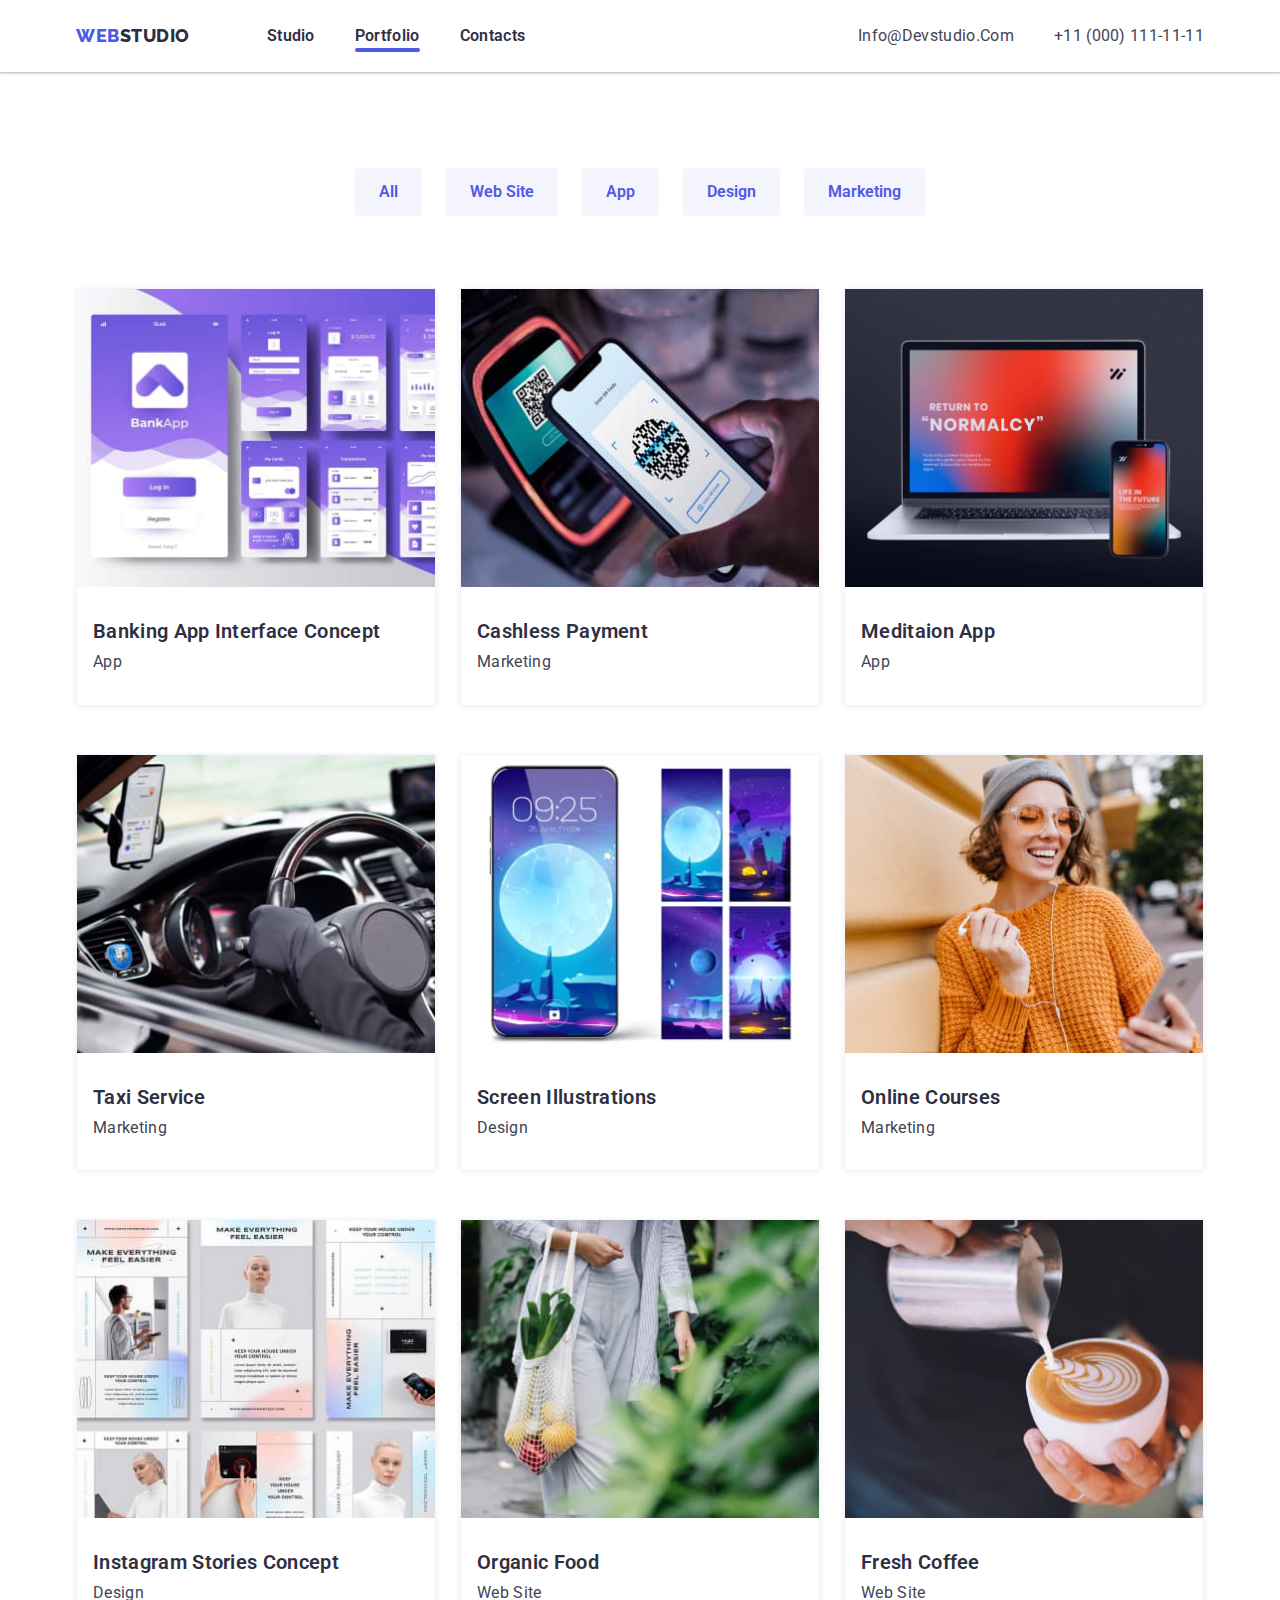
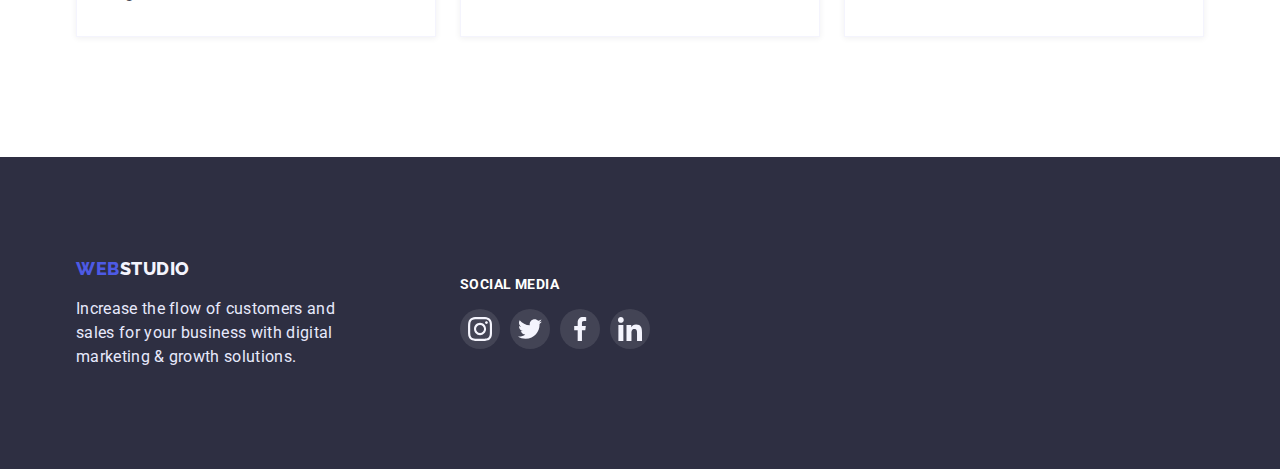
==== portfolio.html @ bb59dcb2 "Initial commit" ====
<!DOCTYPE html>
<html lang="en">
<head>
    <meta charset="UTF-8">
    <meta http-equiv="X-UA-Compatible" content="IE=edge">
    <meta name="viewport" content="width=device-width, initial-scale=1.0">
    <link rel="preconnect" href="https://fonts.googleapis.com">
    <link rel="preconnect" href="https://fonts.gstatic.com" crossorigin>
    <link href="https://fonts.googleapis.com/css2?family=Raleway:wght@800&family=Roboto:wght@400;500;700;900&display=swap"
        rel="stylesheet">
    <link rel="stylesheet" href="https://cdnjs.cloudflare.com/ajax/libs/modern-normalize/1.1.0/modern-normalize.min.css">
    <link rel="stylesheet" href="./css/styles.css">
    <title>Document</title>
</head>
<body class="body">
<header class="header">
    <div class="container">
        <nav class="header-nav">
            <a href="/" class="logo"><span>WEB</span>STUDIO</a>

            <ul class="link-guide">
                <li><a href="./index.html" class="link">Studio</a></li>
                <li><a href="./portfolio.html" class="link current">Portfolio</a></li>
                <li><a href="" class="link">Contacts</a></li>
            </ul>
        </nav>

        <ul class="site-nav-info">
            <li class="contact-link-item"><a href="mailto:info@devstudio.com"
                    class="contact-link">info@devstudio.com</a></li>
            <li class="contact-link-item"><a href="tel:+110001111111" class="contact-link">+11 (000) 111-11-11</a></li>
        </ul>
    </div>
</header>


<main>
    <section class="section portfolio">
        <div class="container">
        <h1 class="visually-hidden our-projects-title">Our Projects</h1>
        <ul class="our-projects">
            <li><button type="button" class="button-portfolio">All</button></li>
            <li><button type="button" class="button-portfolio">Web Site</button></li>
            <li><button type="button" class="button-portfolio">App</button></li>
            <li><button type="button" class="button-portfolio">Design</button></li>
            <li><button type="button" class="button-portfolio">Marketing</button></li>
        </ul>

    <ul class="our-projects-list">
        <li class="item-list">
            <a class="portfolio-link" href=""><img class="project-img" width="360" height="300" src="./images/bankapp.jpg" alt="bank app">
                <div class="project-description">
                <h2 class="section-subtitle-p">Banking App Interface Concept</h2>
                <p class="project-type">App</p>
                </div>
            </a>
        </li>
        <li class="item-list">
            <a class="portfolio-link" href=""><img class="project-img" width="360" height="300" src="./images/phonepayment.jpg" alt="payment phone">
                <div class="project-description">
                <h2 class="section-subtitle-p">Cashless Payment</h2>
                <p class="project-type">Marketing</p>
                </div>
            </a>
        </li>
        <li class="item-list">
            <a class="portfolio-link" href="">    
            <img class="project-img" width="360" height="300" src="./images/pcandphone.jpg" alt="pc and phone">
            <div class="project-description">
            <h2 class="section-subtitle-p">Meditaion App</h2>
            <p class="project-type">App</p>
            </div>
            </a>
        </li>
        <li class="item-list">
            <a class="portfolio-link" href="">
                <img class="project-img"  width="360" height="300" src="./images/wheel.jpg" alt="wheel">
            <div class="project-description">
                <h2 class="section-subtitle-p">Taxi Service</h2>
            <p class="project-type">Marketing</p>
            </div>
            </a>
        </li>
        <li class="item-list">
            <a class="portfolio-link" href="">
                <img class="project-img" width="360" height="300" src="./images/screenphone.jpg" alt="screens on the phone">
            <div class="project-description">
                <h2 class="section-subtitle-p">Screen Illustrations</h2>
            <p class="project-type">Design</p>
            </div>
            </a>
        </li>
        <li class="item-list">
            <a class="portfolio-link" href="">
                <img class="project-img" width="360" height="300" src="./images/girl.jpg" alt="girl">
            <div class="project-description">
                <h2 class="section-subtitle-p">Online Courses</h2>
            <p class="project-type">Marketing</p>
            </div>
            </a>
        </li>
        <li class="item-list">
            <a class="portfolio-link" href="">
                <img class="project-img" width="360" height="300" src="./images/blanks.jpg" alt="insta stories">
            <div class="project-description">
                <h2 class="section-subtitle-p">Instagram Stories Concept</h2>
            <p class="project-type">Design</p>
            </div>
            </a>
        </li>
        <li class="item-list">
            <a class="portfolio-link" href="">
                <img class="project-img" width="360" height="300" src="./images/organic.jpg" alt="bag with vegetables">
            <div class="project-description">
                <h2 class="section-subtitle-p">Organic Food</h2>
            <p class="project-type">Web Site</p>
            </div>
            </a>
        </li>
        <li class="item-list">
            <a class="portfolio-link" href="">
                <img class="project-img" width="360" height="300" src="./images/coffee.jpg" alt="coffee">
            <div class="project-description">
                <h2 class="section-subtitle-p">Fresh Coffee</h2>
            <p class="project-type">Web Site</p>
            </div>
            </a>
        </li>
    </ul>
</div>
</section>
</main>

<footer class="footer">
    <div class="container footer-container">
        <div>
            <a href="./index.html" class="logo"><span>WEB</span><text class="text">STUDIO</text></a>
            <p class="end-page">Increase the flow of customers and sales for your business with digital marketing &
                growth solutions.</p>
        </div>
                <div class="footer-social">
                    <h3 class="footer-social-title">Social media</h3>
                    <ul class="footer-social-list">
                        <li>
                            <a class="footer-social-link" href="">
                                <svg class="footer-icon" width="24" height="24">
                                    <use href="./images/icons.svg#icon-instagram"></use>
                                </svg>
                            </a>
                        </li>
                        <li>
                            <a class="footer-social-link" href="">
                                <svg class="footer-icon" width="24" height="24">
                                    <use href="./images/icons.svg#icon-twitter"></use>
                                </svg>
                            </a>
                        </li>
                        <li>
                            <a class="footer-social-link" href="">
                                <svg class="footer-icon" width="24" height="24">
                                    <use href="./images/icons.svg#icon-facebook"></use>
                                </svg>
                            </a>
                        </li>
                        <li>
                            <a class="footer-social-link" href="">
                                <svg class="footer-icon" width="24" height="24">
                                    <use href="./images/icons.svg#icon-linkedin"></use>
                                </svg>
                            </a>
                        </li>
                    </ul>
                </div>
    </div>

</footer>
</body>

</html>
---- css/styles.css ----
:root {
    --primary-text-color: #434455;
    --title-text-color: #2E2F42;
    --accent-color: #4D5AE5;
    --white-color: #FFFFFF;
}
html{
    box-sizing: border-box;
}
*,
*::before,
*::after{
    box-sizing: inherit;
}
.section {
    padding-top: 120px;
    padding-bottom: 120px;
}
.body {
    color: var(--primary-text-color);
    background-color:var(--white-color);
font-family: Roboto, sans-serif;
font-size: 16px;
letter-spacing: 0.02em;
}
.header{
    display: flex;
    background: #FFFFFF;
    box-shadow: 0px 2px 1px rgba(46, 47, 66, 0.08), 0px 1px 1px rgba(46, 47, 66, 0.16), 0px 1px 6px rgba(46, 47, 66, 0.08);
}
.header .container{
    display: flex;
    align-items: center;
}
.header-nav{
    display: flex;
    align-items: center;
}
.logo:hover
.logo:focus {
    color: var(--accent-color);
}
.logo {
    margin-right: 77px;
    font-family: Raleway;
    text-decoration: none;
    color: var(--title-text-color);
    font-weight: 800;
    font-size: 18px;
    line-height: 1.33;
    align-items: center;
    letter-spacing: 0.03em;
    text-transform: uppercase;
}
 span {
    color: #4D5AE5;
    font-weight: 800;
        font-size: 18px;
        line-height: 1.2;
        text-transform: capitalize;
    }

.studio-end {
    color: var(--white-color);
    font-weight: 800;
        font-size: 18px;
        line-height: 1.2;
        text-transform: capitalize;
}
.site-nav-info {
    display: flex;
    padding: 0px;
    margin: 0px;
    margin-left: auto;
    color: var(--primary-text-color);
    line-height: 1.5;
    text-transform: capitalize;
}
.site-nav-info:hover{
    color: var(--primary-text-color);
        line-height: 1.5;
        text-transform: capitalize;
}
.site-nav-info:focus{
    color: var(--primary-text-color);
        line-height: 1.5;
        text-transform: capitalize;
}
.site-nav-info:active{
    color: var(--accent-color);
}
.hero {
    padding: 192px 0px;
    text-align: center;
    background-color: #2E2F42;
}
.overlay{
    max-width: 1440px;
    margin-left: auto;
    margin-right: auto;
    background-image: linear-gradient(rgba(46, 47, 66, 0.7), rgba(46, 47, 66, 0.7)), url(../images/people-office.jpg);
    background-repeat: no-repeat;
    background-size: cover;
    background-position: center;
}
.servise{
    padding-bottom: 0px;
}
.portfolio{
    padding-top: 96px;
}
.footer {
    background-color: #2E2F42;
    padding-top: 100px;
    padding-bottom: 100px;
}
.footer-page {
    color: #E7E9FC;
    line-height: 1.5;
    text-decoration: none;
}
.footer .footer-logo{
    display: flex;
    margin-right: 0px;
    margin-bottom: 16px;
}
.benefits-frame{
        background-color: #F4F4FD;
        display: flex;
        justify-content: center;
        align-items: center;
        width: 264px;
        height: 112px;
        margin-top: 0px;
        margin-bottom: 8px;
        border-radius: 4px;
}
.button-hero {
    border: none;
    color: var(--white-color);
    background-color: #4D5AE5;
    padding: 16px 32px;
    box-shadow: 0px 4px 4px rgba(0, 0, 0, 0.15);
    border-radius: 4px;
    letter-spacing: 0.04em
}
.button-hero:hover,
.button-hero:focus {
    background-color: #404BBF;
    box-shadow: 0px 4px 4px rgba(0, 0, 0, 0.15);
    border-radius: 4px;
}
.section-list {
    color: var(--title-text-color);
    font-weight: 600;
    font-size: 20px;
    line-height: 1.2;
    text-transform: capitalize;
}
.section-title {
    margin-top: 0px;
    margin-bottom: 72px;
    color: var(--title-text-color);
    font-weight: 600;
    font-size: 36px;
    line-height: 1.1;
    text-transform: capitalize;
    text-align: center;
}
.button-portfolio {
        font-weight: 600;
        line-height: 1.5;
        color: var(--accent-color);
        background-color: #F4F4FD;
        text-transform: capitalize;
        cursor: pointer;
        padding: 12px 24px;
        text-align: center;
        border: 1px solid #E7E9FC;
        border-radius: 4px;
        border: none;
}
.button-portfolio:hover,
.button-portfolio:focus {
    color: #FFFFFF;
    background-color: #4D5AE5;
    box-shadow: 0px 3px 1px rgba(0, 0, 0, 0.1), 0px 2px 1px rgba(0, 0, 0, 0.08), 0px 2px 2px rgba(0, 0, 0, 0.12);
}
.button-portfolio:active {
    color:var(--white-color);
    background-color: var(--accent-color);
}
.visually-hidden{
    position: absolute;
    width: 1px;
    height: 1px;
    margin: -1px;
    border: 0;
    padding: 0;
    white-space: nowrap;
    clip-path: inset(100%);
    clip: rect(0 0 0 0);
    overflow: hidden;
}
.about-list{
    display: flex;
    gap: 24px;
}
.link {
    position: relative;
    display: block;
    padding-top: 24px;
    padding-bottom: 24px;
    text-decoration: none;
    color: var(--title-text-color);
    font-weight: 600;
    line-height: 1.5;
}
.link:hover{
    color: var(--accent-color);
}
.link:active{
    color: var(--accent-color)

}
.current::after{
    content: '';
    position: absolute;
    width: 100%;
    height: 4px;
    left: 0px;
    top: 48px;
    background-color: var(--accent-color);
    border-radius: 2px;
}
.contact-link{
    display: block;
    padding-top: 24px;
    padding-bottom: 24px;
    color: var(--primary-text-color);
    line-height: 1.33;
}
.contact-link:hover{
    color:var(--accent-color);
}
.site-nav-info .contact-link-item + .contact-link-item{
    margin-left: 40px;
}
.text {
    color: #F4F4FD;
}
ul {
    padding: 0px;
    margin: 0px;
    list-style: none;
}
.hero-title{
    width: 500px;
    margin-left: auto;
    margin-right: auto;
    margin-top: 0px;
    margin-bottom: 48px;
    color: var(--white-color);
    font-weight: 600;
    font-size: 56px;
    line-height: 1.1;
    text-transform: capitalize;
    letter-spacing: 0.02em;
}
li a {
    text-decoration: none;
}
.benefits{
    display: flex;
    gap: 24px;
}
.benefits-list{
    width: 264px;
}
.benefits-text{
    line-height: 1.33;
}
.team-position{
    line-height: 1.33;
    text-align: center;
}
.project-type {
    color: var(--primary-text-color);
    line-height: 1.33;
}
.benefits-title{
    color: var(--title-text-color);
    font-weight: 600;
    font-size: 36px;
    line-height: 1.1;
    text-align: center;
}
.section-subtitle-benefits{
    margin-top: 0px;
    color: var(--title-text-color);
    font-weight: 600;
    font-size: 20px;
    line-height: 1.2;
}
.team-img{
    margin-bottom: 32px;
}
.section-subtitle{
    text-align: center;
    margin-top: 0px;
    margin-bottom: 8px;
    color: var(--title-text-color);
    font-weight: 600;
    font-size: 20px;
    line-height: 1.2;
}
.section-subtitle-p{
    margin-top: 0px;
    margin-bottom: 8px;
    color: var(--title-text-color);
    font-weight: 600;
    font-size: 20px;
    line-height: 1.2;
}
.end-page{
    color: #E7E9FC;
    line-height: 1.5;
    width: 264px;
}
.container{
    width: 1158px;
    padding-left: 15px;
    padding-right: 15px;
    margin-left: auto;
    margin-right: auto;
}
.team{
    background-color: #F4F4FD;
}
p{
    padding: 0px;
    margin: 0px;
}
.our-projects-title{
    text-align: center;
}
.our-projects{
    display: flex;
    justify-content: center;
    margin-bottom: 72px;
    gap: 24px;
}
.link-guide {
   display: flex;
}
.link-guide li{
    margin-right: 40px;
}
.link-guide li:last-child{
    margin-right: 0px;
}    
.team-item{
padding-bottom: 32px;
background: #FFFFFF;l
box-shadow: 0px 1px 6px rgba(46, 47, 66, 0.08), 0px 1px 1px rgba(46, 47, 66, 0.16), 0px 2px 1px rgba(46, 47, 66, 0.08);
border-radius: 0px 0px 4px 4px;
}
.about-item{
    background: #FFFFFF;
    box-shadow: 0px 1px 6px rgba(46, 47, 66, 0.08), 0px 1px 1px rgba(46, 47, 66, 0.16), 0px 2px 1px rgba(46, 47, 66, 0.08);
    border-radius: 0px 0px 4px 4px;
}
.our-projects-list{
    display: flex;
    flex-wrap: wrap;
    row-gap: 48px;
    column-gap: 24px;
}
.item-list{
    flex-basis: calc((100% - 48px) / 3);
    border: 0.5px solid #F4F4FD;
    box-shadow: 0px 1px 6px rgba(46, 47, 66, 0.08);
}
.portfolio-link:hover,
.portfolio-link:focus{
    display: block;
    box-shadow: 0px 1px 6px rgba(46, 47, 66, 0.08), 0px 1px 1px rgba(46, 47, 66, 0.16), 0px 2px 1px rgba(46, 47, 66, 0.08);
}
img{
    display: block;
    max-width: 100%;
    height: auto;
}
.team-list{
    display: flex;
    justify-content: center;
    gap: 24px;
}
.project-description{
    padding-bottom: 32px;
    padding-left: 16px;
}
.project-img{
    margin-bottom: 32px;
}
.our-clients{
    display: flex;
    gap: 24px;
}
.clients-item:last-child {
    margin-right: 0;
}
.clients-item{
    width: 168px;
    height: 88px;
}
.clients-link{
    display: flex;
    justify-content: center;
    align-items: center;
    width: 100%;
    height: 100%;
    border: 1px solid #AFB1B8;
    border-radius: 4px;
    color: #AFB1B8;
}
.clients-link:hover,
.clients-link:focus{
    color: #404BBF;
    border: 1px solid #404BBF;
    border-radius: 4px;
}
.footer-social {
 margin-left: 120px;
}

.footer-social-title {
    margin-top: 0px;
    margin-bottom: 16px;
    font-weight: 700;
    font-size: 14px;
    line-height: 1.14;
    letter-spacing: 0.03em;
    text-transform: uppercase;
    color: var(--white-color);
}
.footer .logo{
    display: flex;
    margin-right: 0px;
    margin-bottom: 16px;
    font-family: Raleway;
    text-decoration: none;
    color: var(--title-text-color);
    font-weight: 800;
    font-size: 18px;
    line-height: 1.33;
    align-items: center;
    letter-spacing: 0.03em;
    text-transform: uppercase;
}
.footer-social-list{
    display: flex;
}
.footer-social-link {
    display: flex;
    justify-content: center;
    align-items: center;
    width: 40px;
    height: 40px;
    border-radius: 50%;
    margin-right: 10px;
    color: var(--white-color);
    background-color: rgba(255, 255, 255, 0.1);
}
.footer-social-link:hover,
.footer-social-link:focus{
    background-color: #31D0AA;
}
.team-social-item{
    width: 40px;
    height: 40px;
}
.team-social-link {
    width: 100%;
    height: 100%;
    display: flex;
    justify-content: center;
    align-items: center;
    border-radius: 50%;
    background-color: #4D5AE5;
}
.team-social-link:hover,
.team-social-link:focus{
    background-color: #404BBF;
}
.team-social {
    display: flex;
    margin-top: 16px;
    justify-content: center;
    gap: 24px;
}
.social-icon{
    fill: currentColor;
}
.footer-container{
    display: flex;
    align-items: center;
    margin-top: 0;
}
svg{
    fill: currentColor;
}
.backdrop{
    position: fixed;
    top: 0;
    left: 0;
    width: 100%;
    height: 100%;
    background-color: rgba(46, 47, 66, 0.4);
}
.modal{
    position: absolute;
    width: 408px;
    height: 576px;
    top: 50%;
    left: 50%;
    transform: translate(-50%, -50%);
    background-color: #FCFCFC;
    box-shadow: 0px 1px 1px rgba(0, 0, 0, 0.14),
        0px 1px 3px rgba(0, 0, 0, 0.12),
        0px 2px 1px rgba(0, 0, 0, 0.2);
    border-radius: 4px;
}
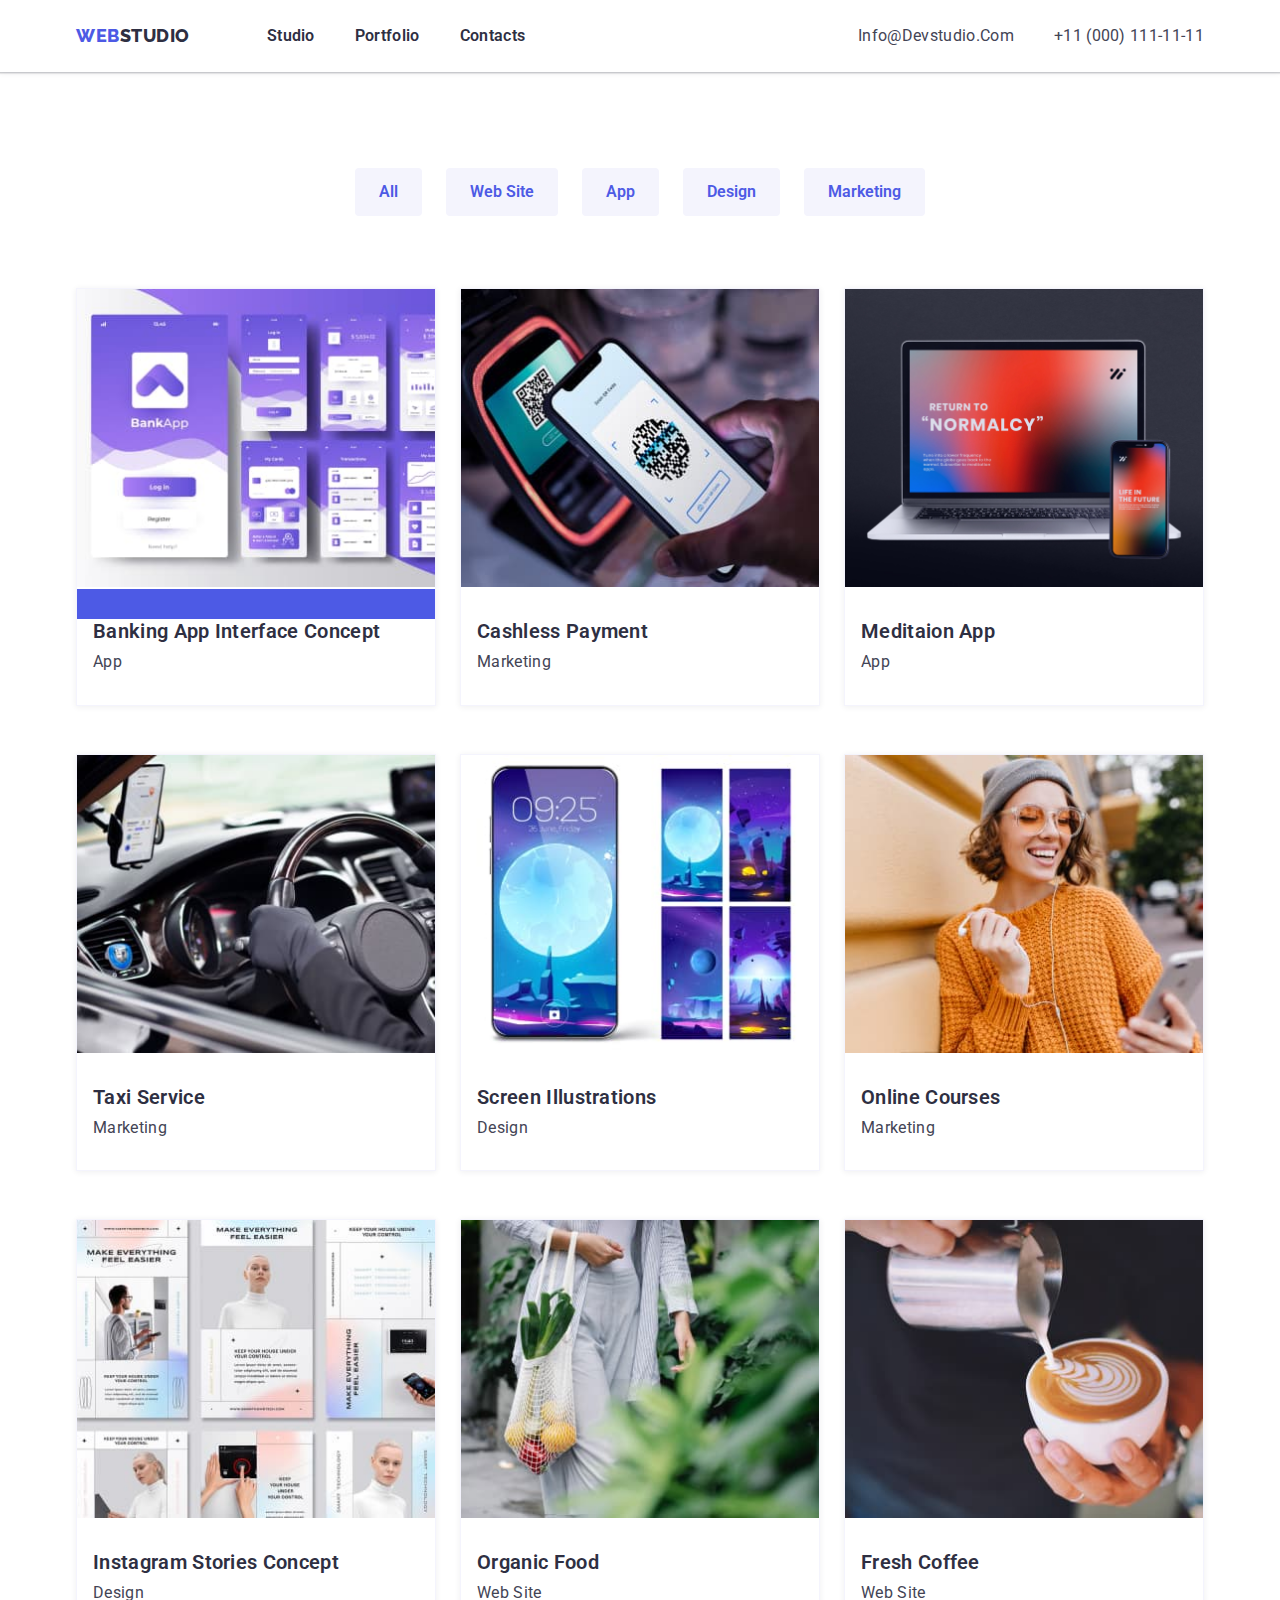
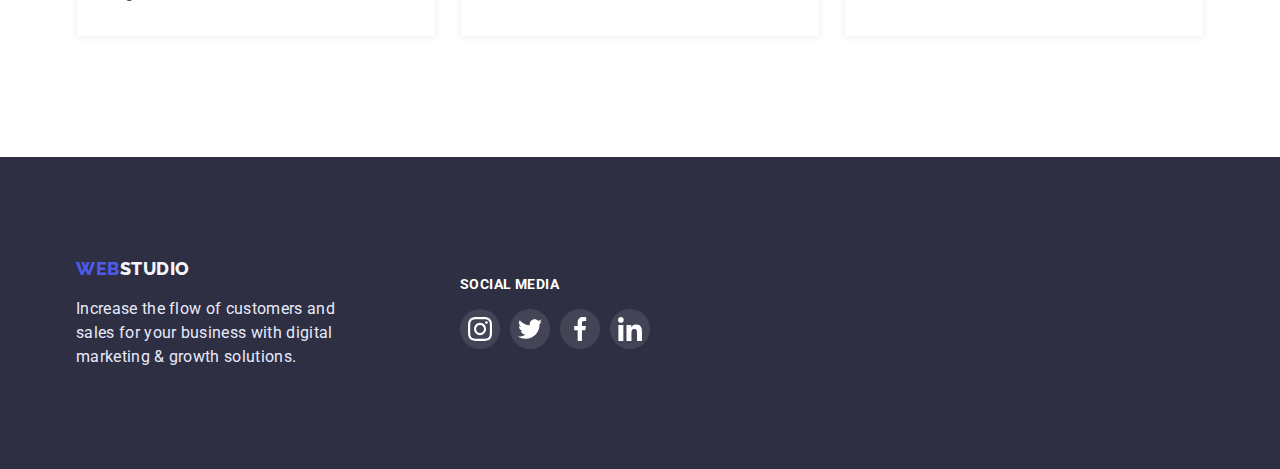
==== commit 5a6d9c90: "check" ====
--- a/portfolio.html
+++ b/portfolio.html
@@ -48,11 +48,18 @@
 
     <ul class="our-projects-list">
         <li class="item-list">
-            <a class="portfolio-link" href=""><img class="project-img" width="360" height="300" src="./images/bankapp.jpg" alt="bank app">
-                <div class="project-description">
-                <h2 class="section-subtitle-p">Banking App Interface Concept</h2>
-                <p class="project-type">App</p>
-                </div>
+        <div class="portfolio-img">  
+        <a class="portfolio-link" href=""><img class="project-img" width="360" height="300" src="./images/bankapp.jpg"
+        alt="bank app">
+        <p class="project-text portfolio-text">14 Stylish and User-Friendly App Design Concepts · Task Manager App · Calorie Tracker App · Exotic Fruit Ecommerce App ·
+        Cloud Storage App</p>
+        </div>
+
+            
+    <div class="project-description">
+    <h2 class="section-subtitle-p">Banking App Interface Concept</h2>
+    <p class="project-type">App</p>
+    </div>
             </a>
         </li>
         <li class="item-list">
--- a/css/styles.css
+++ b/css/styles.css
@@ -221,17 +221,23 @@
 }
 .link:active{
     color: var(--accent-color)
-
-}
-.current::after{
+}
+.link::after{
     content: '';
+    display: block;
     position: absolute;
     width: 100%;
     height: 4px;
-    left: 0px;
-    top: 48px;
+    left: 0;
+    bottom: 0;
     background-color: var(--accent-color);
     border-radius: 2px;
+    opacity: 0;
+    transition: opacity 250ms cubic-bezier(0.4, 0, 0.2, 1);
+}
+.link:hover::after{
+    display: block;
+    opacity: 1;
 }
 .contact-link{
     display: block;
@@ -361,7 +367,7 @@
 }    
 .team-item{
 padding-bottom: 32px;
-background: #FFFFFF;l
+background: #FFFFFF;
 box-shadow: 0px 1px 6px rgba(46, 47, 66, 0.08), 0px 1px 1px rgba(46, 47, 66, 0.16), 0px 2px 1px rgba(46, 47, 66, 0.08);
 border-radius: 0px 0px 4px 4px;
 }
@@ -385,6 +391,35 @@
 .portfolio-link:focus{
     display: block;
     box-shadow: 0px 1px 6px rgba(46, 47, 66, 0.08), 0px 1px 1px rgba(46, 47, 66, 0.16), 0px 2px 1px rgba(46, 47, 66, 0.08);
+}
+.portfolio-img{
+    position: relative;
+    overflow: hidden;
+}
+.portfolio-text{
+    font-family: 'Roboto';
+        font-style: normal;
+        font-weight: 400;
+        font-size: 16px;
+        line-height: 1.5;
+        color: #F4F4FD;
+        letter-spacing: 0.02em;
+        padding-top: 40px;
+        padding-left: 24px;  
+}
+.project-text{
+    display: flex;
+    position: absolute;
+    top: 0;
+    left: 0;
+    width: 360px;
+    height: 300px;
+    background-color: var(--accent-color);
+    transform: translateY(100%);
+    transition: transform 250ms cubic-bezier(0.4, 0, 0.2, 1);
+}
+.portfolio-img:hover .project-text{
+    transform: translateY(0%);
 }
 img{
     display: block;
@@ -487,6 +522,7 @@
     justify-content: center;
     align-items: center;
     border-radius: 50%;
+    color: #F4F4FD;
     background-color: #4D5AE5;
 }
 .team-social-link:hover,
@@ -517,6 +553,10 @@
     width: 100%;
     height: 100%;
     background-color: rgba(46, 47, 66, 0.4);
+}
+.backdrop.is-hidden{
+    opacity: 0;
+    pointer-events: none;
 }
 .modal{
     position: absolute;
@@ -531,3 +571,25 @@
         0px 2px 1px rgba(0, 0, 0, 0.2);
     border-radius: 4px;
 }
+.modal-exit{
+    display: flex;
+    position: absolute;
+    width: 24px;
+    height: 24px;
+    box-sizing: border-box;
+    right: 24px;
+    top: 24px;
+    justify-content: center;
+    align-items: center;
+    color: currentColor;
+    background-color: #E7E9FC;
+    border: 1px solid rgba(0, 0, 0, 0.1);
+    border-radius: 50%;
+    cursor: pointer;
+    transition: background-color 250ms cubic-bezier(0.4, 0, 0.2, 1), color 250ms cubic-bezier(0.4, 0, 0.2, 1);
+}
+.modal-exit:hover,
+.modal-exit:focus{
+    color: #FFFFFF;
+    background-color: #404BBF;
+}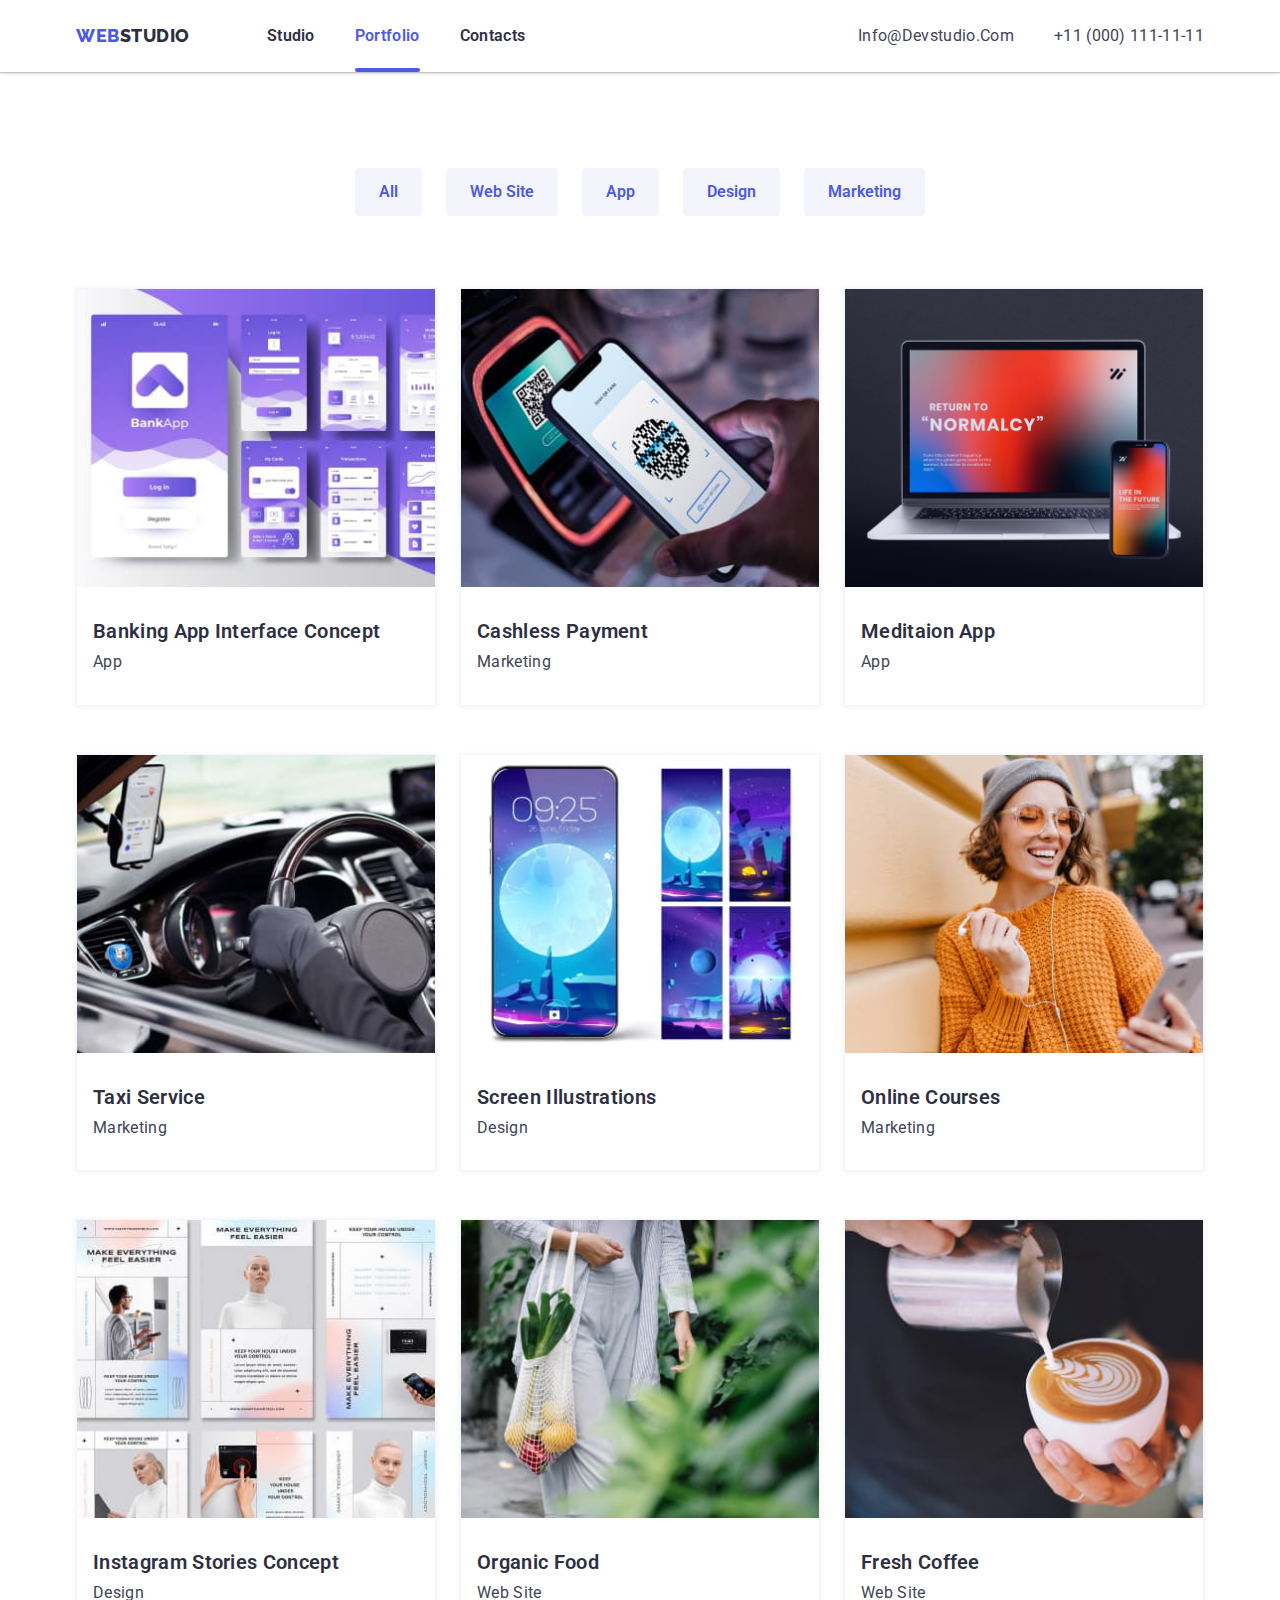
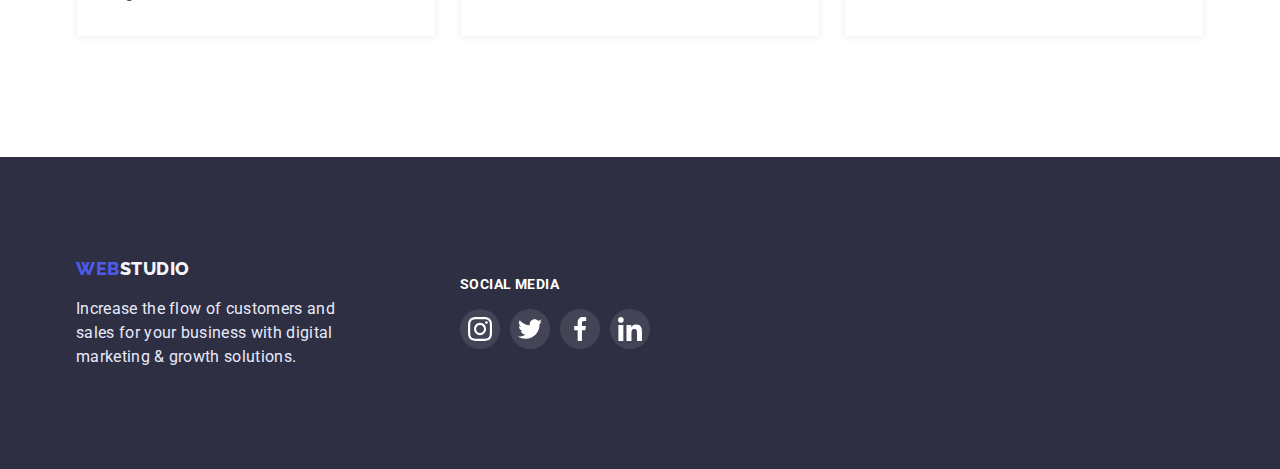
==== commit 986183c4: "fixes" ====
--- a/portfolio.html
+++ b/portfolio.html
@@ -48,31 +48,38 @@
 
     <ul class="our-projects-list">
         <li class="item-list">
-        <div class="portfolio-img">  
-        <a class="portfolio-link" href=""><img class="project-img" width="360" height="300" src="./images/bankapp.jpg"
-        alt="bank app">
+        <a class="portfolio-link" href="">
+        <div class="portfolio-img">
+        <img class="project-img" width="360" height="300" src="./images/bankapp.jpg" alt="bank app">
         <p class="project-text portfolio-text">14 Stylish and User-Friendly App Design Concepts · Task Manager App · Calorie Tracker App · Exotic Fruit Ecommerce App ·
         Cloud Storage App</p>
         </div>
-
-            
-    <div class="project-description">
-    <h2 class="section-subtitle-p">Banking App Interface Concept</h2>
-    <p class="project-type">App</p>
-    </div>
-            </a>
-        </li>
-        <li class="item-list">
-            <a class="portfolio-link" href=""><img class="project-img" width="360" height="300" src="./images/phonepayment.jpg" alt="payment phone">
-                <div class="project-description">
-                <h2 class="section-subtitle-p">Cashless Payment</h2>
-                <p class="project-type">Marketing</p>
-                </div>
-            </a>
-        </li>
-        <li class="item-list">
-            <a class="portfolio-link" href="">    
+        <div class="project-description">
+        <h2 class="section-subtitle-p">Banking App Interface Concept</h2>
+        <p class="project-type">App</p>
+        </div>
+        </a>
+    
+        </li>
+        <li class="item-list">
+        <a class="portfolio-link" href="">
+        <div class="portfolio-img">
+        <img class="project-img" width="360" height="300" src="./images/phonepayment.jpg" alt="payment phone">
+        <p class="project-text portfolio-text">14 Stylish and User-Friendly App Design Concepts · Task Manager App · Calorie Tracker App · Exotic Fruit Ecommerce App · Cloud Storage App</p>
+        </div>
+        <div class="project-description">
+        <h2 class="section-subtitle-p">Cashless Payment</h2>
+        <p class="project-type">Marketing</p>
+        </div>
+        </a>
+        </li>
+        <li class="item-list">
+            <a class="portfolio-link" href=""> 
+            <div class="portfolio-img">
             <img class="project-img" width="360" height="300" src="./images/pcandphone.jpg" alt="pc and phone">
+            <p class="project-text portfolio-text">14 Stylish and User-Friendly App Design Concepts · Task Manager App · Calorie
+                Tracker App · Exotic Fruit Ecommerce App · Cloud Storage App</p>
+            </div>
             <div class="project-description">
             <h2 class="section-subtitle-p">Meditaion App</h2>
             <p class="project-type">App</p>
@@ -81,43 +88,63 @@
         </li>
         <li class="item-list">
             <a class="portfolio-link" href="">
-                <img class="project-img"  width="360" height="300" src="./images/wheel.jpg" alt="wheel">
-            <div class="project-description">
-                <h2 class="section-subtitle-p">Taxi Service</h2>
+            <div class="portfolio-img">
+            <img class="project-img"  width="360" height="300" src="./images/wheel.jpg" alt="wheel">
+            <p class="project-text portfolio-text">14 Stylish and User-Friendly App Design Concepts · Task Manager App · Calorie
+                Tracker App · Exotic Fruit Ecommerce App · Cloud Storage App</p>
+            </div>
+            <div class="project-description">
+            <h2 class="section-subtitle-p">Taxi Service</h2>
             <p class="project-type">Marketing</p>
             </div>
             </a>
         </li>
         <li class="item-list">
             <a class="portfolio-link" href="">
-                <img class="project-img" width="360" height="300" src="./images/screenphone.jpg" alt="screens on the phone">
-            <div class="project-description">
-                <h2 class="section-subtitle-p">Screen Illustrations</h2>
+            <div class="portfolio-img">
+            <img class="project-img" width="360" height="300" src="./images/screenphone.jpg" alt="screens on the phone">
+            <p class="project-text portfolio-text">14 Stylish and User-Friendly App Design Concepts · Task Manager App · Calorie
+                Tracker App · Exotic Fruit Ecommerce App · Cloud Storage App</p>
+            </div>
+            <div class="project-description">
+            <h2 class="section-subtitle-p">Screen Illustrations</h2>
             <p class="project-type">Design</p>
             </div>
             </a>
         </li>
         <li class="item-list">
             <a class="portfolio-link" href="">
-                <img class="project-img" width="360" height="300" src="./images/girl.jpg" alt="girl">
-            <div class="project-description">
-                <h2 class="section-subtitle-p">Online Courses</h2>
+            <div class="portfolio-img">
+            <img class="project-img" width="360" height="300" src="./images/girl.jpg" alt="girl">
+            <p class="project-text portfolio-text">14 Stylish and User-Friendly App Design Concepts · Task Manager App · Calorie
+                Tracker App · Exotic Fruit Ecommerce App · Cloud Storage App</p>
+            </div>
+            <div class="project-description">
+            <h2 class="section-subtitle-p">Online Courses</h2>
             <p class="project-type">Marketing</p>
             </div>
             </a>
         </li>
         <li class="item-list">
             <a class="portfolio-link" href="">
-                <img class="project-img" width="360" height="300" src="./images/blanks.jpg" alt="insta stories">
-            <div class="project-description">
-                <h2 class="section-subtitle-p">Instagram Stories Concept</h2>
+            <div class="portfolio-img">
+            <img class="project-img" width="360" height="300" src="./images/blanks.jpg" alt="insta stories">
+            <p class="project-text portfolio-text">14 Stylish and User-Friendly App Design Concepts · Task Manager App · Calorie
+                Tracker App · Exotic Fruit Ecommerce App · Cloud Storage App</p>
+            </div>
+            <div class="project-description">
+            <h2 class="section-subtitle-p">Instagram Stories Concept</h2>
             <p class="project-type">Design</p>
             </div>
             </a>
         </li>
         <li class="item-list">
             <a class="portfolio-link" href="">
-                <img class="project-img" width="360" height="300" src="./images/organic.jpg" alt="bag with vegetables">
+            <div class="portfolio-img">
+            <img class="project-img" width="360" height="300" src="./images/organic.jpg" alt="bag with vegetables">
+            <p class="project-text portfolio-text">14 Stylish and User-Friendly App Design Concepts · Task Manager App · Calorie
+                Tracker App · Exotic Fruit Ecommerce App · Cloud Storage App</p>
+            </div>
             <div class="project-description">
                 <h2 class="section-subtitle-p">Organic Food</h2>
             <p class="project-type">Web Site</p>
@@ -126,9 +153,13 @@
         </li>
         <li class="item-list">
             <a class="portfolio-link" href="">
-                <img class="project-img" width="360" height="300" src="./images/coffee.jpg" alt="coffee">
-            <div class="project-description">
-                <h2 class="section-subtitle-p">Fresh Coffee</h2>
+            <div class="portfolio-img">
+            <img class="project-img" width="360" height="300" src="./images/coffee.jpg" alt="coffee">
+            <p class="project-text portfolio-text">14 Stylish and User-Friendly App Design Concepts · Task Manager App · Calorie
+                Tracker App · Exotic Fruit Ecommerce App · Cloud Storage App</p>
+            </div>
+            <div class="project-description">
+            <h2 class="section-subtitle-p">Fresh Coffee</h2>
             <p class="project-type">Web Site</p>
             </div>
             </a>
--- a/css/styles.css
+++ b/css/styles.css
@@ -142,7 +142,9 @@
     padding: 16px 32px;
     box-shadow: 0px 4px 4px rgba(0, 0, 0, 0.15);
     border-radius: 4px;
-    letter-spacing: 0.04em
+    letter-spacing: 0.04em;
+    cursor: pointer;
+    transition: background-color 250ms cubic-bezier(0.4, 0, 0.2, 1);
 }
 .button-hero:hover,
 .button-hero:focus {
@@ -179,6 +181,7 @@
         border: 1px solid #E7E9FC;
         border-radius: 4px;
         border: none;
+        transition: color 250ms cubic-bezier(0.4, 0, 0.2, 1), background-color 250ms cubic-bezier(0.4, 0, 0.2, 1);
 }
 .button-portfolio:hover,
 .button-portfolio:focus {
@@ -215,6 +218,7 @@
     color: var(--title-text-color);
     font-weight: 600;
     line-height: 1.5;
+    transition: color 250ms cubic-bezier(0.4, 0, 0.2, 1);
 }
 .link:hover{
     color: var(--accent-color);
@@ -222,7 +226,7 @@
 .link:active{
     color: var(--accent-color)
 }
-.link::after{
+.link.current::after{
     content: '';
     display: block;
     position: absolute;
@@ -232,12 +236,10 @@
     bottom: 0;
     background-color: var(--accent-color);
     border-radius: 2px;
-    opacity: 0;
     transition: opacity 250ms cubic-bezier(0.4, 0, 0.2, 1);
 }
-.link:hover::after{
-    display: block;
-    opacity: 1;
+.link.current{
+    color: var(--accent-color);
 }
 .contact-link{
     display: block;
@@ -245,6 +247,7 @@
     padding-bottom: 24px;
     color: var(--primary-text-color);
     line-height: 1.33;
+    transition: color 250ms cubic-bezier(0.4, 0, 0.2, 1);
 }
 .contact-link:hover{
     color:var(--accent-color);
@@ -387,28 +390,23 @@
     border: 0.5px solid #F4F4FD;
     box-shadow: 0px 1px 6px rgba(46, 47, 66, 0.08);
 }
-.portfolio-link:hover,
-.portfolio-link:focus{
-    display: block;
-    box-shadow: 0px 1px 6px rgba(46, 47, 66, 0.08), 0px 1px 1px rgba(46, 47, 66, 0.16), 0px 2px 1px rgba(46, 47, 66, 0.08);
+.portfolio-link:hover .portfolio-text,
+.portfolio-link:focus .portfolio-text{
+    transform: translateY(0);
 }
 .portfolio-img{
     position: relative;
     overflow: hidden;
 }
 .portfolio-text{
-    font-family: 'Roboto';
-        font-style: normal;
-        font-weight: 400;
-        font-size: 16px;
         line-height: 1.5;
         color: #F4F4FD;
         letter-spacing: 0.02em;
         padding-top: 40px;
         padding-left: 24px;  
+        transition: transform 250ms cubic-bezier(0.4, 0, 0.2, 1);
 }
 .project-text{
-    display: flex;
     position: absolute;
     top: 0;
     left: 0;
@@ -418,8 +416,8 @@
     transform: translateY(100%);
     transition: transform 250ms cubic-bezier(0.4, 0, 0.2, 1);
 }
-.portfolio-img:hover .project-text{
-    transform: translateY(0%);
+.our-projects-list li:hover .project-text{
+    transform: translateY(0);
 }
 img{
     display: block;
@@ -432,11 +430,9 @@
     gap: 24px;
 }
 .project-description{
+    padding-top: 32px;
     padding-bottom: 32px;
     padding-left: 16px;
-}
-.project-img{
-    margin-bottom: 32px;
 }
 .our-clients{
     display: flex;
@@ -458,6 +454,7 @@
     border: 1px solid #AFB1B8;
     border-radius: 4px;
     color: #AFB1B8;
+    transition: color 250ms cubic-bezier(0.4, 0, 0.2, 1), border 250ms cubic-bezier(0.4, 0, 0.2, 1);
 }
 .clients-link:hover,
 .clients-link:focus{
@@ -506,6 +503,7 @@
     margin-right: 10px;
     color: var(--white-color);
     background-color: rgba(255, 255, 255, 0.1);
+    transition: background-color 250ms cubic-bezier(0.4, 0, 0.2, 1);
 }
 .footer-social-link:hover,
 .footer-social-link:focus{
@@ -524,6 +522,7 @@
     border-radius: 50%;
     color: #F4F4FD;
     background-color: #4D5AE5;
+    transition: background-color 250ms cubic-bezier(0.4, 0, 0.2, 1);
 }
 .team-social-link:hover,
 .team-social-link:focus{
@@ -553,10 +552,15 @@
     width: 100%;
     height: 100%;
     background-color: rgba(46, 47, 66, 0.4);
+    opacity: 1;
+    visibility: visible;
+    
+    transition: opacity 250ms cubic-bezier(0.4, 0, 0.2, 1), visibility 250ms cubic-bezier(0.4, 0, 0.2, 1);
 }
 .backdrop.is-hidden{
     opacity: 0;
     pointer-events: none;
+    visibility: hidden;
 }
 .modal{
     position: absolute;
